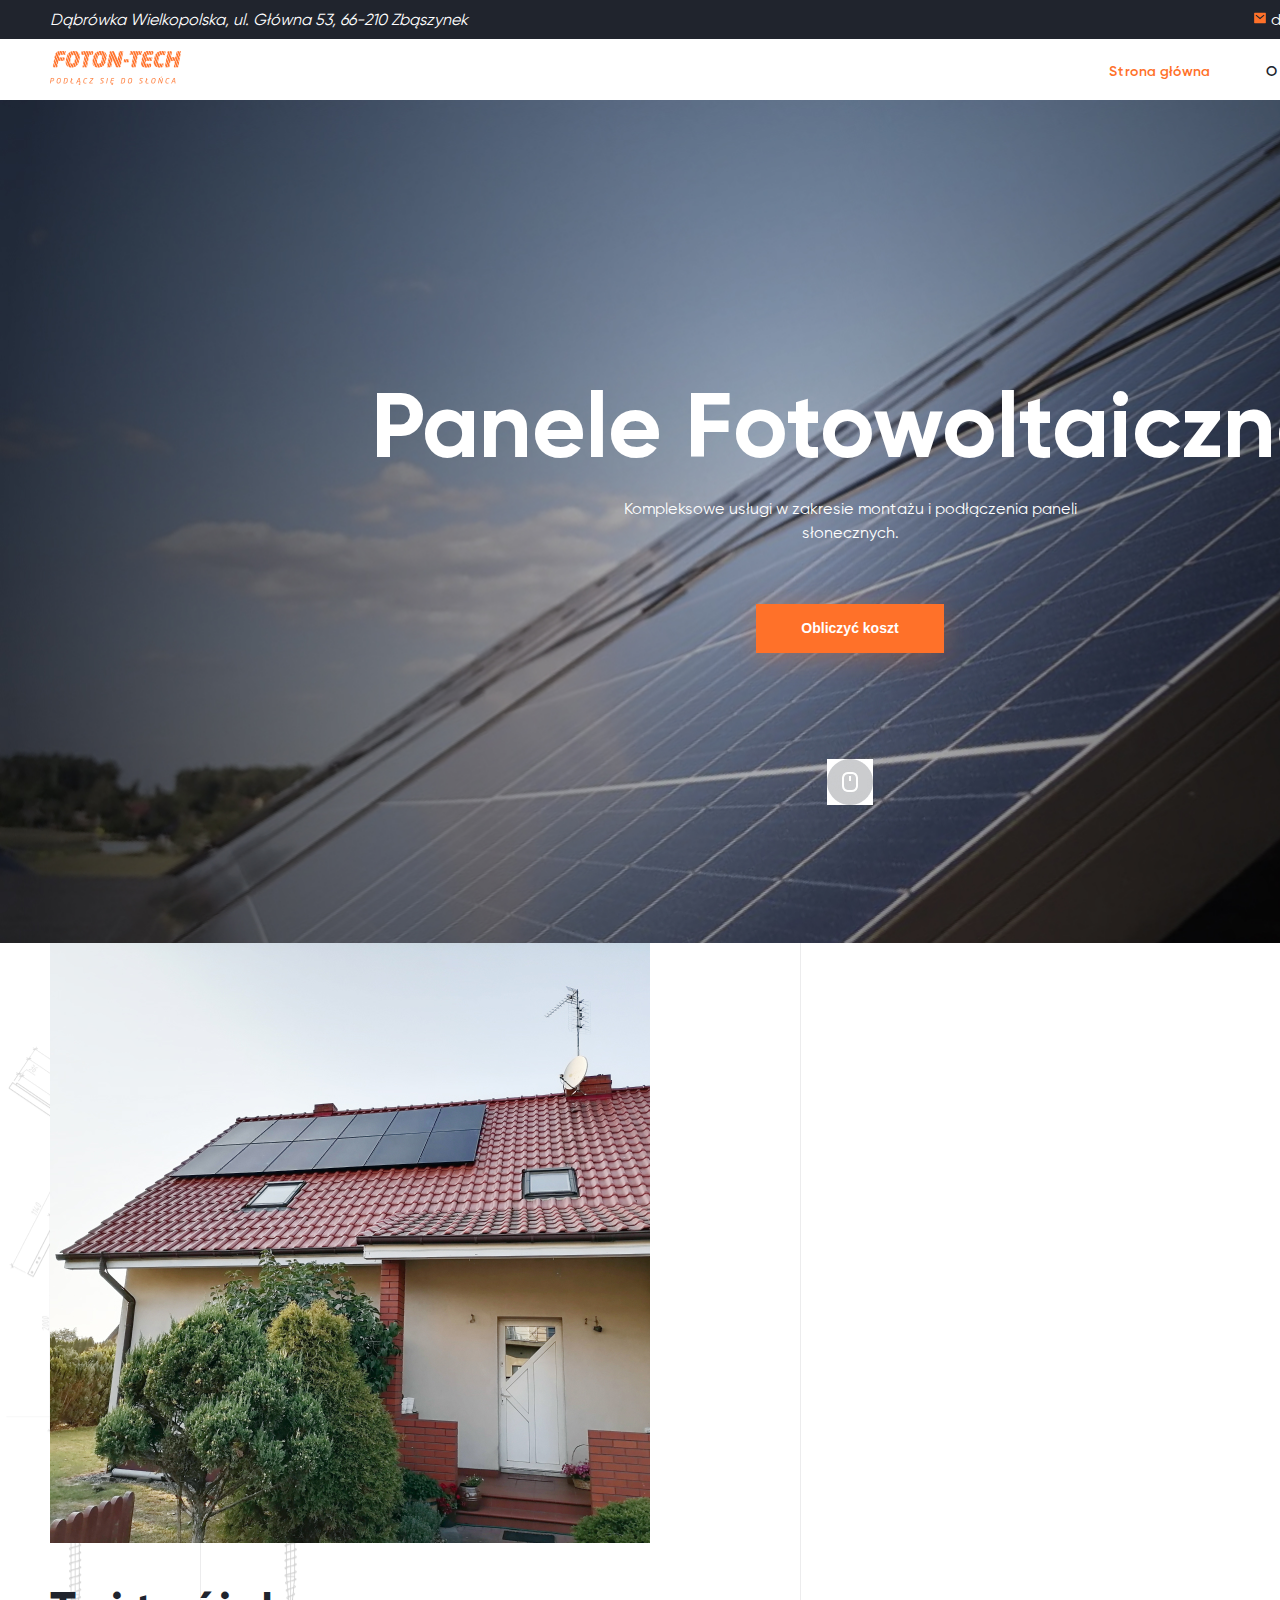
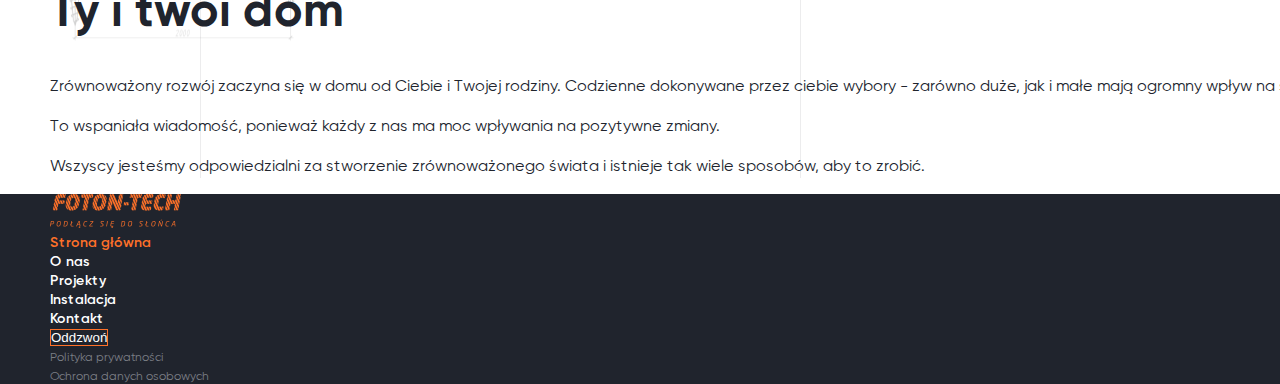
==== index.html @ 455c8133 "style" ====
<!DOCTYPE html>
<html lang="ru">
<head>
    <meta charset="UTF-8">
    <meta http-equiv="X-UA-Compatible" content="IE=edge">
    <meta name="viewport" content="width=device-width, initial-scale=1.0">
    <link rel="stylesheet" href="style/style.css">
    <title>Webnauts</title>
</head>
<body>
    <header class="header">
        <div class="wrapper_top">
            <div class="container">
                <address class="adress">
                    Dąbrówka Wielkopolska, ul. Główna 53, 66-210 Zbąszynek
                </address>
                <ul class="contacts">
                    <li>
                        <svg width="14" height="14" viewBox="0 0 14 14" fill="none" xmlns="http://www.w3.org/2000/svg">
                            <path d="M1.75002 1.75H12.25C12.4047 1.75 12.5531 1.81146 12.6625 1.92085C12.7719 2.03025 12.8334 2.17862 12.8334 2.33333V11.6667C12.8334 11.8214 12.7719 11.9697 12.6625 12.0791C12.5531 12.1885 12.4047 12.25 12.25 12.25H1.75002C1.59531 12.25 1.44694 12.1885 1.33754 12.0791C1.22815 11.9697 1.16669 11.8214 1.16669 11.6667V2.33333C1.16669 2.17862 1.22815 2.03025 1.33754 1.92085C1.44694 1.81146 1.59531 1.75 1.75002 1.75ZM7.03502 6.81508L3.29469 3.63883L2.53927 4.52783L7.0426 8.35158L11.4649 4.52492L10.7019 3.64233L7.0356 6.81508H7.03502Z" fill="#FF7129"/>
                        </svg>
                        <a href="mailto:dorotapawezka@gmail.com">
                            dorotapawezka@gmail.com
                        </a>
                    </li>
                    <li>
                        <svg width="14" height="14" viewBox="0 0 14 14" fill="none" xmlns="http://www.w3.org/2000/svg">
                            <path d="M12.25 9.57833V11.641C12.2501 11.7887 12.1941 11.9309 12.0934 12.0389C11.9927 12.147 11.8548 12.2128 11.7075 12.2232C11.4526 12.2407 11.2443 12.25 11.0833 12.25C5.92842 12.25 1.75 8.07158 1.75 2.91667C1.75 2.75567 1.75875 2.54742 1.77683 2.2925C1.78717 2.14518 1.85301 2.00726 1.96105 1.90657C2.0691 1.80589 2.21131 1.74993 2.359 1.75H4.42167C4.49402 1.74993 4.56382 1.77675 4.61751 1.82526C4.67119 1.87377 4.70493 1.94051 4.71217 2.0125C4.72558 2.14667 4.73783 2.25342 4.7495 2.3345C4.86543 3.14354 5.103 3.9304 5.45417 4.66842C5.50958 4.78508 5.47342 4.9245 5.36842 4.99917L4.10958 5.89867C4.87926 7.6921 6.30849 9.12132 8.10192 9.891L9.00025 8.6345C9.03697 8.58317 9.09054 8.54635 9.15162 8.53046C9.21271 8.51458 9.27743 8.52064 9.3345 8.54758C10.0724 8.89809 10.8591 9.13507 11.6678 9.2505C11.7489 9.26217 11.8557 9.275 11.9887 9.28783C12.0606 9.2952 12.1271 9.329 12.1755 9.38267C12.2239 9.43634 12.2507 9.50607 12.2506 9.57833H12.25Z" fill="#FF7129"/>
                        </svg>
                        <a href="">
                            +48695716531
                        </a>
                    </li>
                </ul>
            </div>
        </div>
        <div class="wrapper_bottom">
            <div class="container">
                <a class="logo">
                    <img src="img/logo.png" width="131" height="34" alt="logo">
                </a>
                <nav class="navigation">
                    <ul class="main_menu">
                        <li>
                            <a href="" class="active">
                                Strona główna
                            </a>
                        </li>
                        <li>
                            <a href="">
                                O nas
                            </a>
                        </li>
                        <li>
                            <a href="">
                                Projekty
                            </a>
                        </li>
                        <li>
                            <a href="">
                                Instalacja
                            </a>
                        </li>
                        <li>
                            <a href="">
                                Kontakt
                            </a>
                        </li>
                    </ul>
                </nav>
            </div>
        
        </div>
    </header>
    <main>
        <section class="start_screen">
            <div class="container">
                <h1 class="main_title">
                    Panele Fotowoltaiczne 
                </h1>
                <p class="slogan">
                    Kompleksowe usługi w zakresie montażu i podłączenia paneli słonecznych.
                </p>
                <button class="btn">
                    Obliczyć koszt
                </button>
                <button class="btn-scroll">
                    <img src="img/scroll.jpg" width="46" height="46" alt="scroll-img">
                </button>
            </div>
            
        </section>
        <section class="info_main">
            <div class="container">
                <img src="img/main_info.jpg" width="600" height="600" alt="house">
                <div class="heading_page">
                    <h2 class="title">
                        Ty i twói dom
                    </h2>
                    <div class="text_page">
                        <p>
                            Zrównoważony rozwój zaczyna się w domu od Ciebie i Twojej rodziny.
                            Codzienne dokonywane przez ciebie wybory - zarówno duże, jak i małe
                            mają ogromny wpływ na środowisko.
                        </p>
                        <p>
                            To wspaniała wiadomość, ponieważ każdy z nas ma moc wpływania
                            na pozytywne zmiany.
                        </p>
                        <p>
                            Wszyscy jesteśmy odpowiedzialni za stworzenie zrównoważonego
                            świata i istnieje tak wiele sposobów, aby to zrobić.
                        </p>
                    </div>    
                </div>
            </div>
        </section>
    </main>
    <footer class="footer">
        <div class="container">
            <div class="wrapper_top">
                <a href="#">
                    <img src="img/logo.png" width="131" height="34" alt="footer-logo">
                </a>
                <nav class="navigation">
                    <ul class="main_menu">
                        <li>
                            <a href="" class="active">
                                Strona główna
                            </a>
                        </li>
                        <li>
                            <a href="">
                                O nas
                            </a>
                        </li>
                        <li>
                            <a href="">
                                Projekty
                            </a>
                        </li>
                        <li>
                            <a href="">
                                Instalacja
                            </a>
                        </li>
                        <li>
                            <a href="">
                                Kontakt
                            </a>
                        </li>
                    </ul>
                </nav>
                <button class="btn-dark">
                    Oddzwoń
                </button>
            </div>
            <div class="wrapper_bottom">
                <ul class="link">
                    <li><a href="#"> Polityka prywatności</a></li>
                    <li><a href="#">Ochrona danych osobowych</a></li>
                </ul>
            </div>
        </div>
        
    </footer>
</body>
</html>
---- style/style.css ----
@font-face {
    font-family: Gilroy;
    src: url(../fonts/gilroy-bold.ttf);
    font-weight: 700;
}
@font-face {
    font-family: Gilroy;
    src: url(../fonts/gilroy-semibold.ttf);
    font-weight: 600;
}
@font-face {
    font-family: Gilroy;
    src: url(../fonts/gilroy-regular.ttf);
    font-weight: 400;
}
body {
    font-family: Gilroy;
    margin: 0;  /*обнуляем все отступы*/
}

button {
    /*margin: 0;*/
    border: 0;
    padding: 0; /*у кнопок убираем рамки и отступы*/
}
ul {
    margin: 0;
    padding: 0;
    list-style: none; /*у списков убираем отступы внутр., внеш. и маркеры*/
}
a {
    text-decoration: none;
}
.container {        /*контейнер-центровшик*/
    width: 1600px;
    padding-left: 50px;
    padding-right: 50px;
    margin-left: auto;
    margin-right: auto;     
}
.header .wrapper_top {
    background-color:#20242D;
    padding-top: 10px;
    padding-bottom: 10px;
}
.header .wrapper_top .container {
    display: flex;
    justify-content: space-between;
    align-items: center;
}
.wrapper_top .adress {
    color: #FFFFFF
}
.wrapper_top .contacts a{
    color: #FFFFFF
}
.wrapper_top .contacts {
    display: flex;
    justify-content: space-between;
}
.wrapper_top .contacts li {
    margin-right: 56px;
}
.wrapper_top .contacts li:last-child {
    margin-right: 0;
}
.header .wrapper_bottom {
    background-color:#FFFFFF;
    padding-top: 12px;
    padding-bottom: 11px;
}
.header .wrapper_bottom .container{
    display: flex;
    justify-content: space-between;
    align-items: center;
}
.header .navigation a{
    font-size: 14px;
    font-style: normal;
    font-weight: 600;
    line-height: 17px;
    letter-spacing: 0em;
    text-align: left;
    color: #20242D;
}
.header .navigation ul {
    display: flex;
    align-items: center;
}
.header .navigation li {
    margin-right: 56px;
}
.header .navigation li:last-child {
    margin-right: 0px;
}
.header .navigation .active {
    color: #FF7129;
}
.start_screen {
    background: url(../img/bg_main.jpg);
    padding-top: 270px;
    padding-bottom: 138px;
    background-size: cover;
    background-repeat: no-repeat;
        
}
.start_screen .main_title{
    font-size: 92px;
    font-style: normal;
    font-weight: 700;
    line-height: 111px;
    letter-spacing: 0em;
    text-align: center;
    color: #FFFFFF;
    margin-top: 0;
    margin-bottom: 16px;
}
.start_screen .slogan {
    font-size: 16px;
    font-style: normal;
    font-weight: 400;
    line-height: 24px;
    letter-spacing: 0em;
    text-align: center;
    color: #FFFFFF;
    max-width: 508px;
    margin-left: auto;
    margin-right: auto;
    margin-bottom: 59px;
   
}
.start_screen .btn {
    background: #FF7129;
    box-shadow: 0px 4px 28px rgba(255, 113, 41, 0.29);
    font-size: 14px;
    font-style: normal;
    font-weight: 700;
    line-height: 17px;
    text-align: center;
    color: #FFFFFF;
    display: block;
    width: 188px;
    padding: 16px 45px;
    margin-left: auto;
    margin-right: auto;
    margin-bottom: 106px;
}
.start_screen .btn-scroll {
    display: block;
    background: rgba(123, 126, 133, 0.4);
    width: 46px;
    height: 46px;
    border-radius: 50%;
    margin-left: auto;
    margin-right: auto;
    
}
.info_main {
    background: url(../img/main_info_bg.png);
}
.heading_page .title {
    font-size: 48px;
    font-style: normal;
    font-weight: 700;
    line-height: 47px;
    letter-spacing: 0em;
    text-align: left;
    color: #20242D;
}
.heading_page .title_white {
    color: #FFFFFF;
}
.heading_page .text_page {
    font-size: 16px;
    font-style: normal;
    font-weight: 400;
    line-height: 24px;
    letter-spacing: 0em;
    text-align: left;
    color: #20242D;
}
.footer {
    background-color: #20242D;
}
.footer .main_menu a{
    font-size: 14px;
    font-style: normal;
    font-weight: 600;
    line-height: 17px;
    letter-spacing: 0em;
    text-align: left;
    color: #FFFFFF;
}
.footer .btn-dark {
    background: #20242D;
    color: #FFFFFF;
    border: 1px solid #FF7129;
    }
.footer .wrapper_bottom a{
    color: #7B7E85;
    font-size: 12px;
    font-style: normal;
    font-weight: 400;
    line-height: 14px;
    letter-spacing: 0em;
    text-align: center;
}
.footer .navigation .active {
    color: #FF7129;
}
.o_nas_page .heading_page {
    background: url(../img/o_nas_image.jpg);
}
.o_nas_page .text_page {
    background: url(../img/o_nas_txt_block.jpg);
}
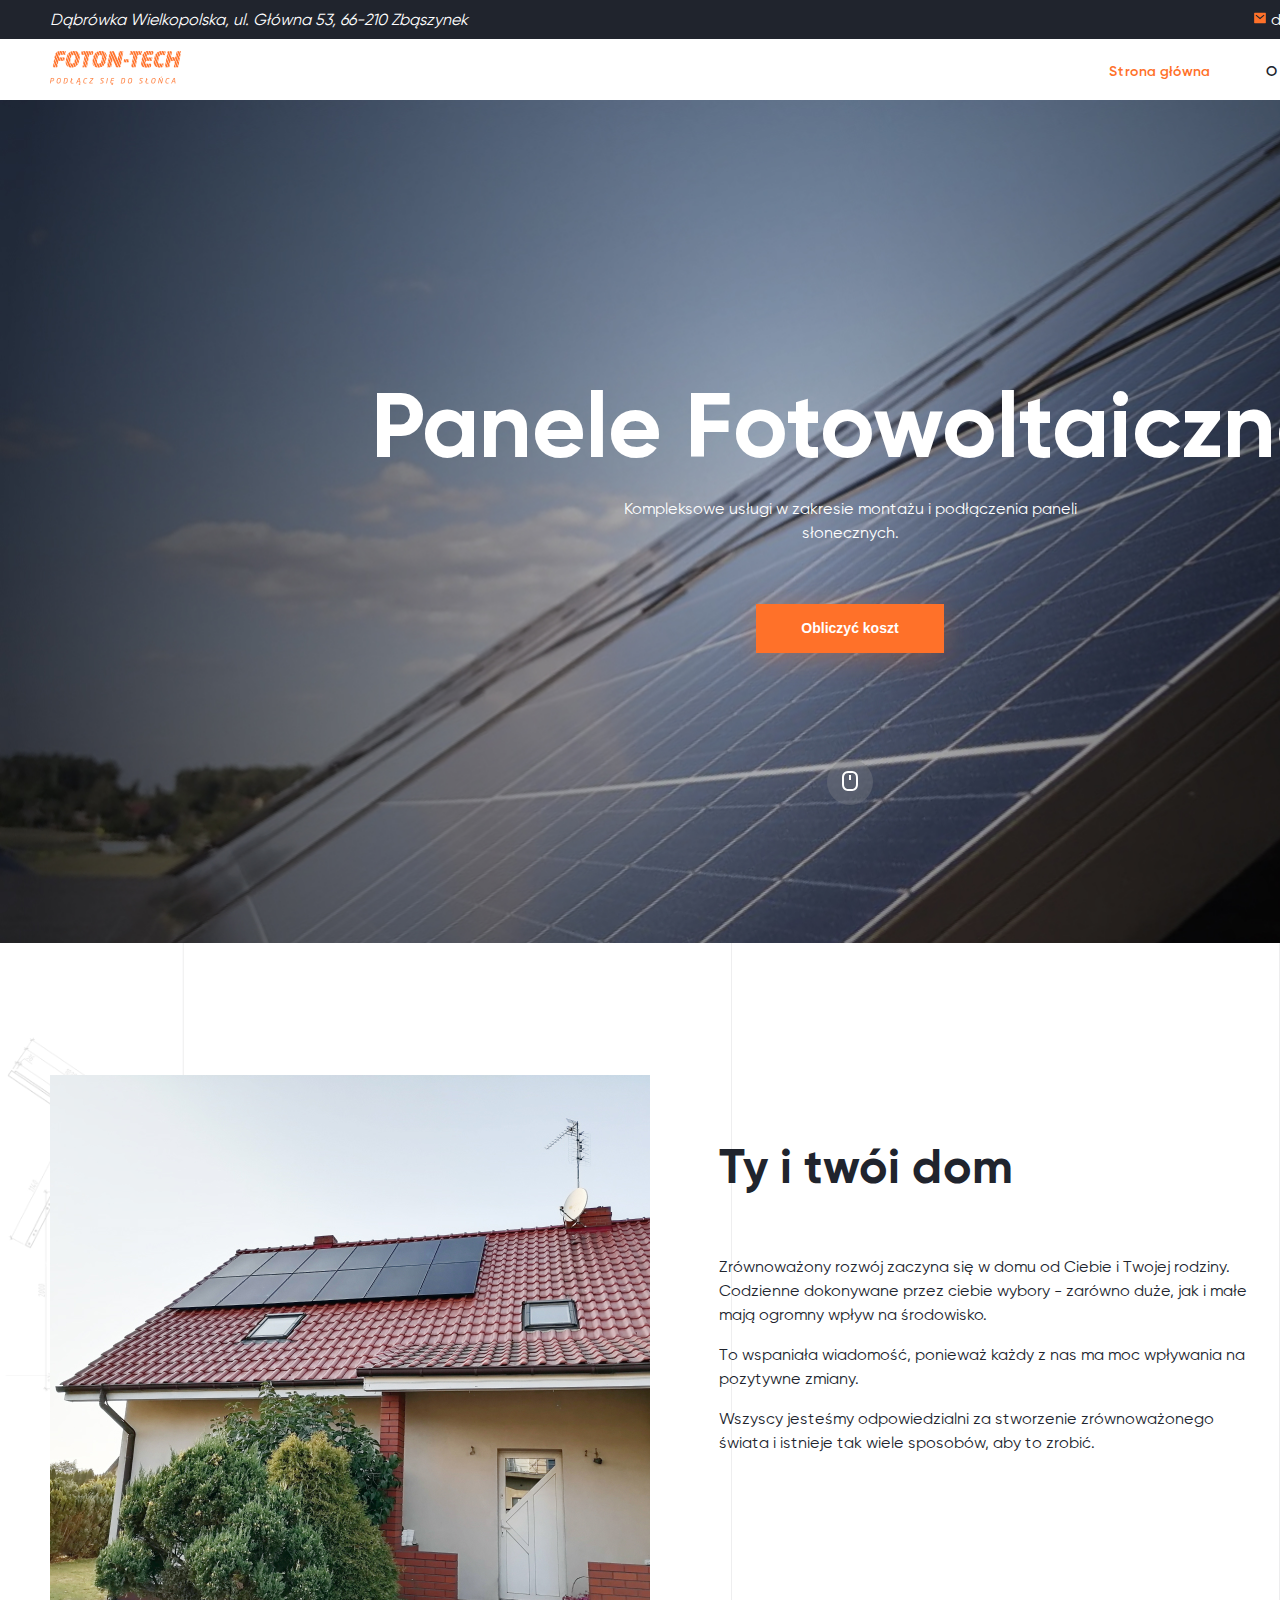
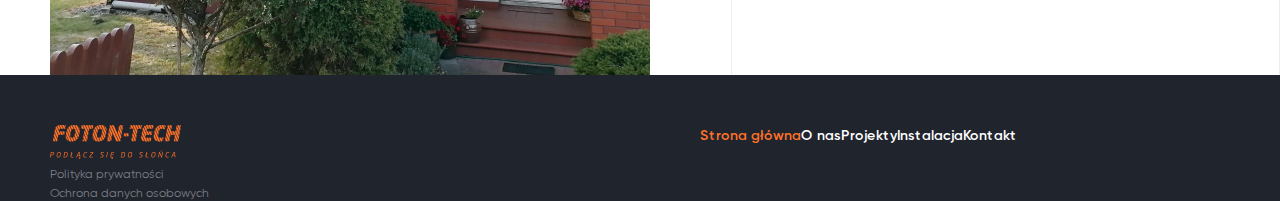
==== commit fe44c740: "style" ====
--- a/index.html
+++ b/index.html
@@ -85,7 +85,7 @@
                     Obliczyć koszt
                 </button>
                 <button class="btn-scroll">
-                    <img src="img/scroll.jpg" width="46" height="46" alt="scroll-img">
+                    <img src="img/scroll.svg" width="24" height="24" alt="scroll-img">
                 </button>
             </div>
             
--- a/style/style.css
+++ b/style/style.css
@@ -157,6 +157,19 @@
 }
 .info_main {
     background: url(../img/main_info_bg.png);
+    background-size: cover;
+    background-repeat: no-repeat;
+}
+.info_main .container {
+    display: flex;
+
+}
+.info_main .heading_page {
+    padding-left: 69px;
+}
+.info_main {
+    padding-top: 132px;
+    
 }
 .heading_page .title {
     font-size: 48px;
@@ -166,6 +179,9 @@
     letter-spacing: 0em;
     text-align: left;
     color: #20242D;
+    padding-top: 69px;
+    margin-top: 0;
+    margin-bottom: 64px;
 }
 .heading_page .title_white {
     color: #FFFFFF;
@@ -178,9 +194,25 @@
     letter-spacing: 0em;
     text-align: left;
     color: #20242D;
+    max-width: 535px;
+    
+}
+.heading_page .text_page p{
+    margin-top: 0;
+    margin-bottom: 16px;
 }
 .footer {
     background-color: #20242D;
+}
+.footer .wrapper_top {
+    display: flex;
+    justify-content: space-between;
+    padding-top: 50px;
+    
+}
+.footer .main_menu {
+    display: flex;
+    margin-right: 56px;
 }
 .footer .main_menu a{
     font-size: 14px;
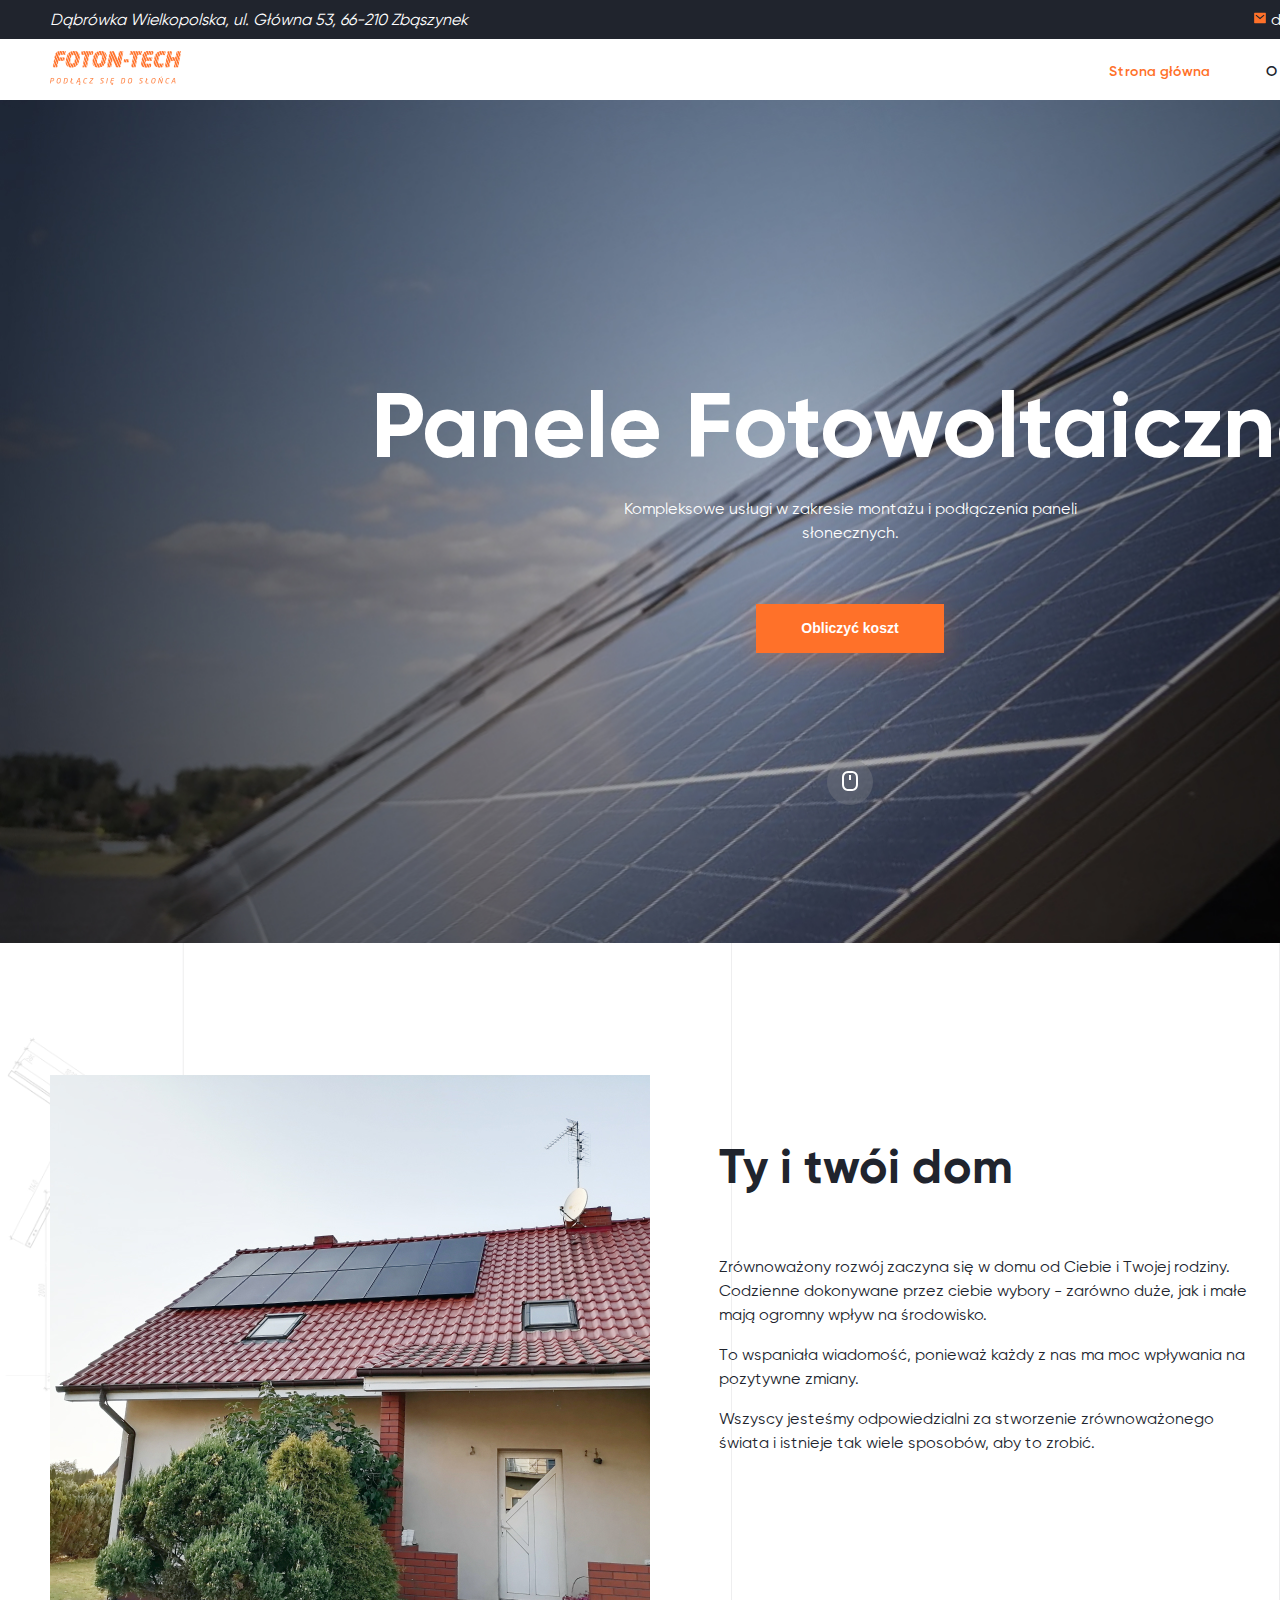
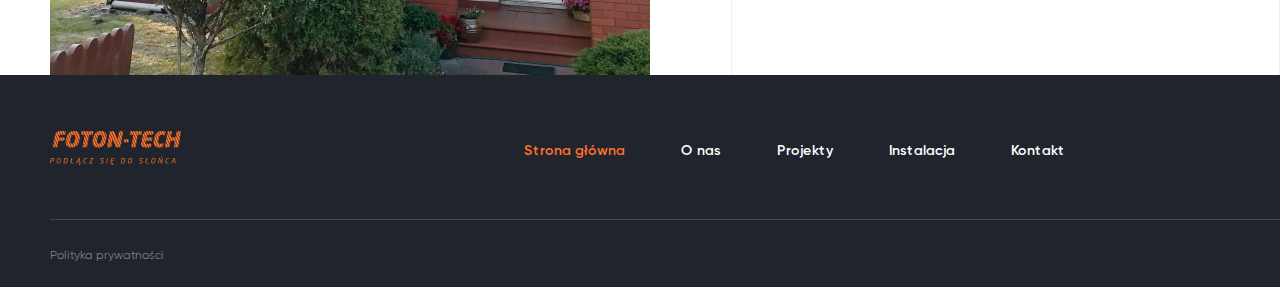
==== commit c8c56097: "css" ====
--- a/index.html
+++ b/index.html
@@ -155,6 +155,7 @@
                     Oddzwoń
                 </button>
             </div>
+            <hr>
             <div class="wrapper_bottom">
                 <ul class="link">
                     <li><a href="#"> Polityka prywatności</a></li>
--- a/style/style.css
+++ b/style/style.css
@@ -207,11 +207,35 @@
 .footer .wrapper_top {
     display: flex;
     justify-content: space-between;
+    align-items: center;
     padding-top: 50px;
-    
-}
-.footer .main_menu {
-    display: flex;
+    padding-bottom: 45px;
+    
+}
+.footer button {
+    width: 187px;
+    height: 49px;
+}
+.footer .wrapper_bottom ul{
+    display: flex;
+    justify-content: space-between;
+    
+}
+.footer .wrapper_bottom li {
+    padding-top: 24px;
+    padding-bottom: 24px;
+}
+.footer hr {
+    margin: 0;
+    border-bottom: 0;
+    background-color: #7B7E85;
+    opacity: 0.3;
+}
+.footer .navigation ul{
+    display: flex;
+    align-items: center;
+}
+.footer .navigation li {
     margin-right: 56px;
 }
 .footer .main_menu a{
@@ -240,9 +264,50 @@
 .footer .navigation .active {
     color: #FF7129;
 }
+
 .o_nas_page .heading_page {
     background: url(../img/o_nas_image.jpg);
+    padding-top: 200px;
+    padding-bottom: 103px;
+    padding-left: 217px;
+    background-size: cover;
+    background-repeat: no-repeat;
+}
+.o_nas_page .title_white {
+    padding: 0;
+    margin: 0;
 }
 .o_nas_page .text_page {
     background: url(../img/o_nas_txt_block.jpg);
-}
+    background-size: cover;
+    background-repeat: no-repeat;
+}
+.o_nas_page .text_page .container{
+    
+    display: flex;
+    padding-left: 217px;
+    padding-top: 80px;
+    padding-bottom: 184px;
+    
+}
+.text_page .right_block {
+    margin-left: 66px;
+    max-width: 534px;
+}
+.text_page .left_block {
+    max-width: 534px;
+}
+
+.projecty_page .title {
+    margin-top: 123px;
+    margin-bottom: 37px;
+    margin-left: 201px;
+    padding: 0;
+}
+.slider ul {
+    display: flex;
+    justify-content: space-between;
+}
+.slider li {
+    margin-right: 160px;
+}
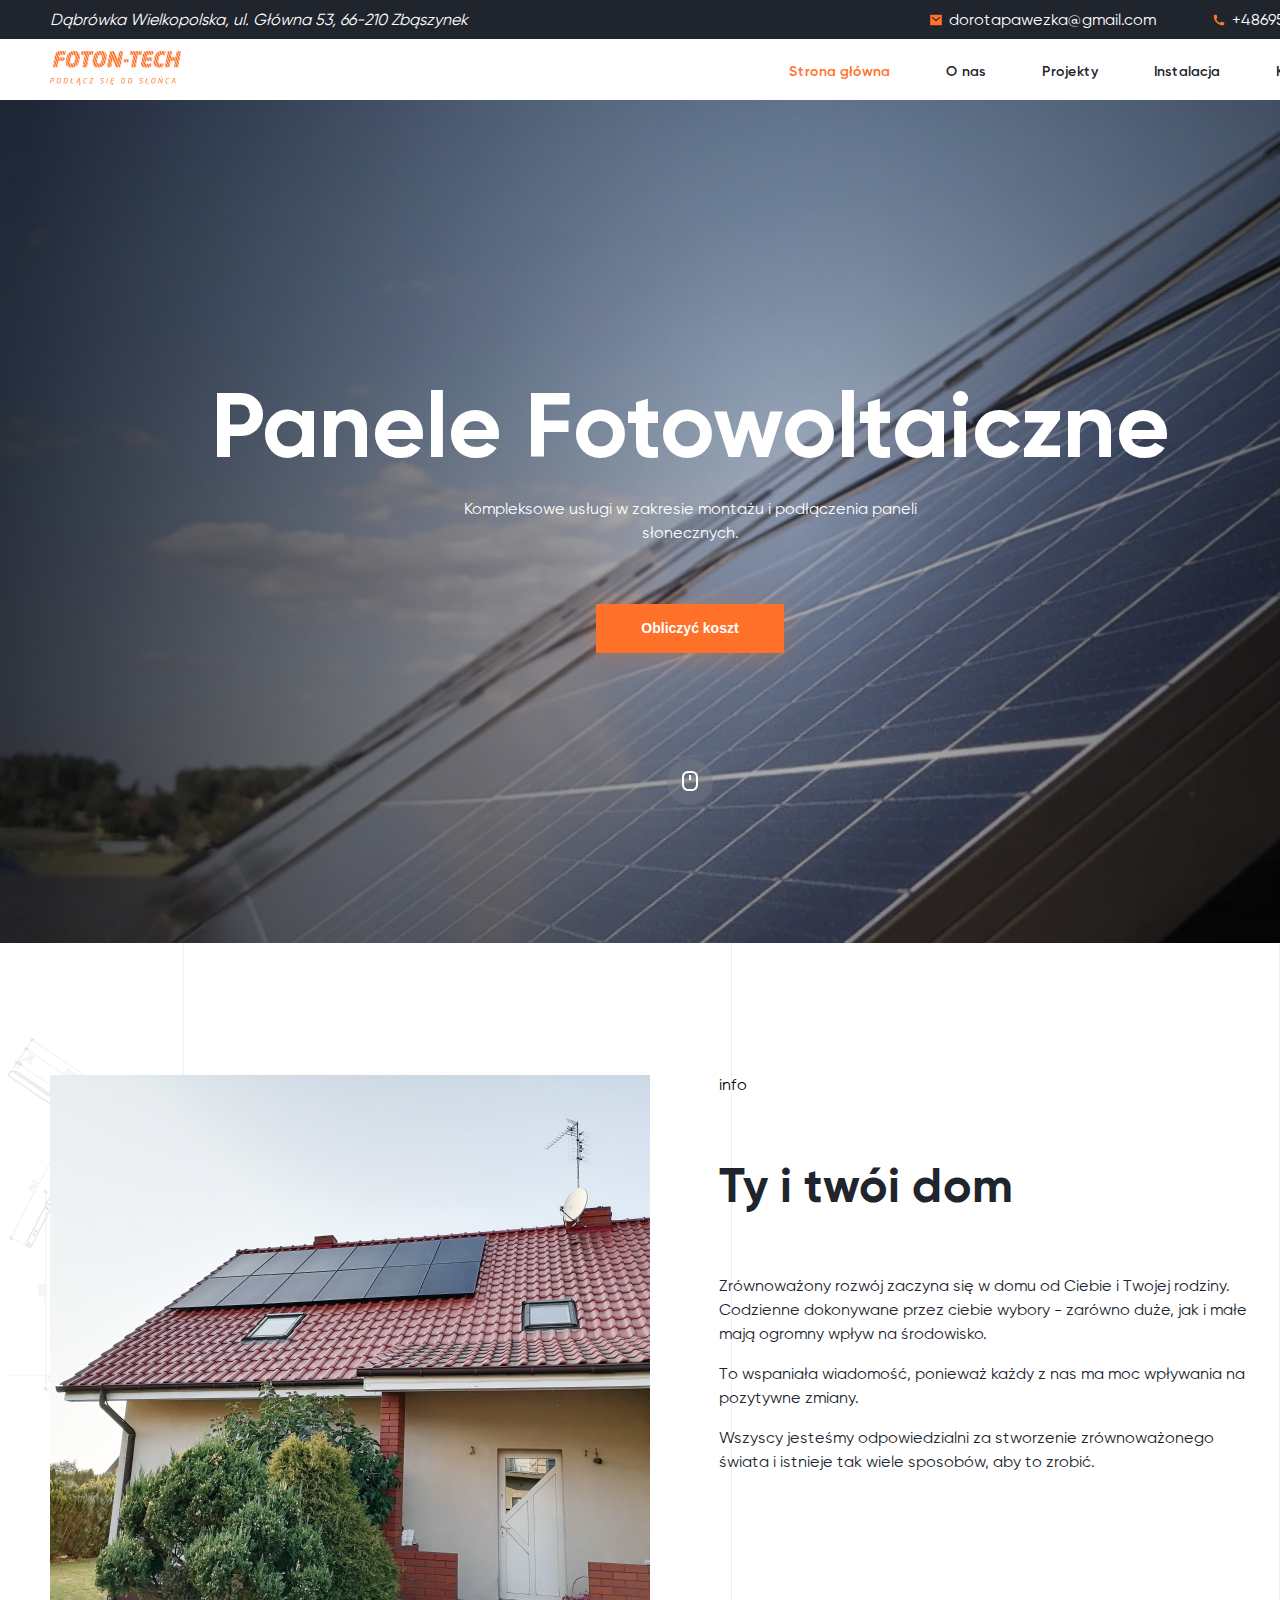
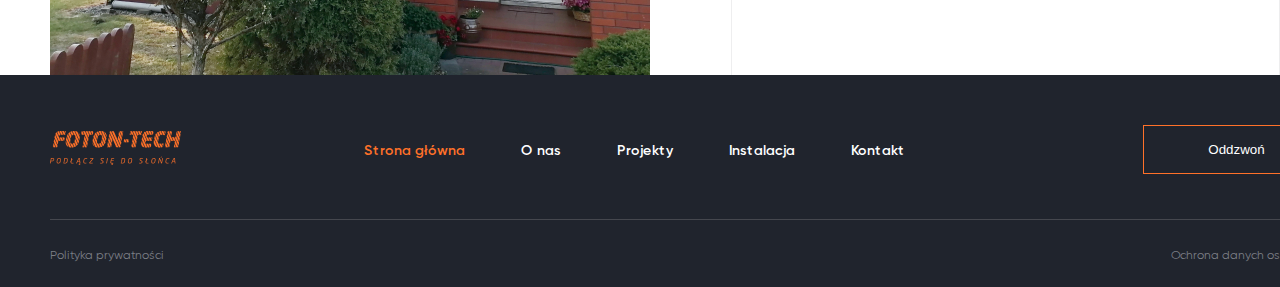
==== commit 7c740ec2: "css" ====
--- a/index.html
+++ b/index.html
@@ -94,6 +94,9 @@
             <div class="container">
                 <img src="img/main_info.jpg" width="600" height="600" alt="house">
                 <div class="heading_page">
+                    <span class="decor_text_3">
+                        info
+                    </span>
                     <h2 class="title">
                         Ty i twói dom
                     </h2>
--- a/style/style.css
+++ b/style/style.css
@@ -32,7 +32,8 @@
     text-decoration: none;
 }
 .container {        /*контейнер-центровшик*/
-    width: 1600px;
+    max-width: 1600px;
+    width: 100%;
     padding-left: 50px;
     padding-right: 50px;
     margin-left: auto;
@@ -59,7 +60,14 @@
     justify-content: space-between;
 }
 .wrapper_top .contacts li {
+    position: relative;
     margin-right: 56px;
+    padding-left: 20px;
+}
+.header .contacts svg {
+    position: absolute;
+    top: 3px;
+    left: 0px;
 }
 .wrapper_top .contacts li:last-child {
     margin-right: 0;
@@ -95,6 +103,17 @@
 }
 .header .navigation .active {
     color: #FF7129;
+    position: relative;
+}
+.header .navigation .active ::before{
+    position: absolute;
+    content: "";
+    display: block;
+    width: 10px;
+    height: 1px;
+    background-color: #FF7129;
+    top: 9px;
+    left: 10px;
 }
 .start_screen {
     background: url(../img/bg_main.jpg);
@@ -311,3 +330,7 @@
 .slider li {
     margin-right: 160px;
 }
+.slider .num {
+    text-align: center;
+    margin-bottom: 100px;
+}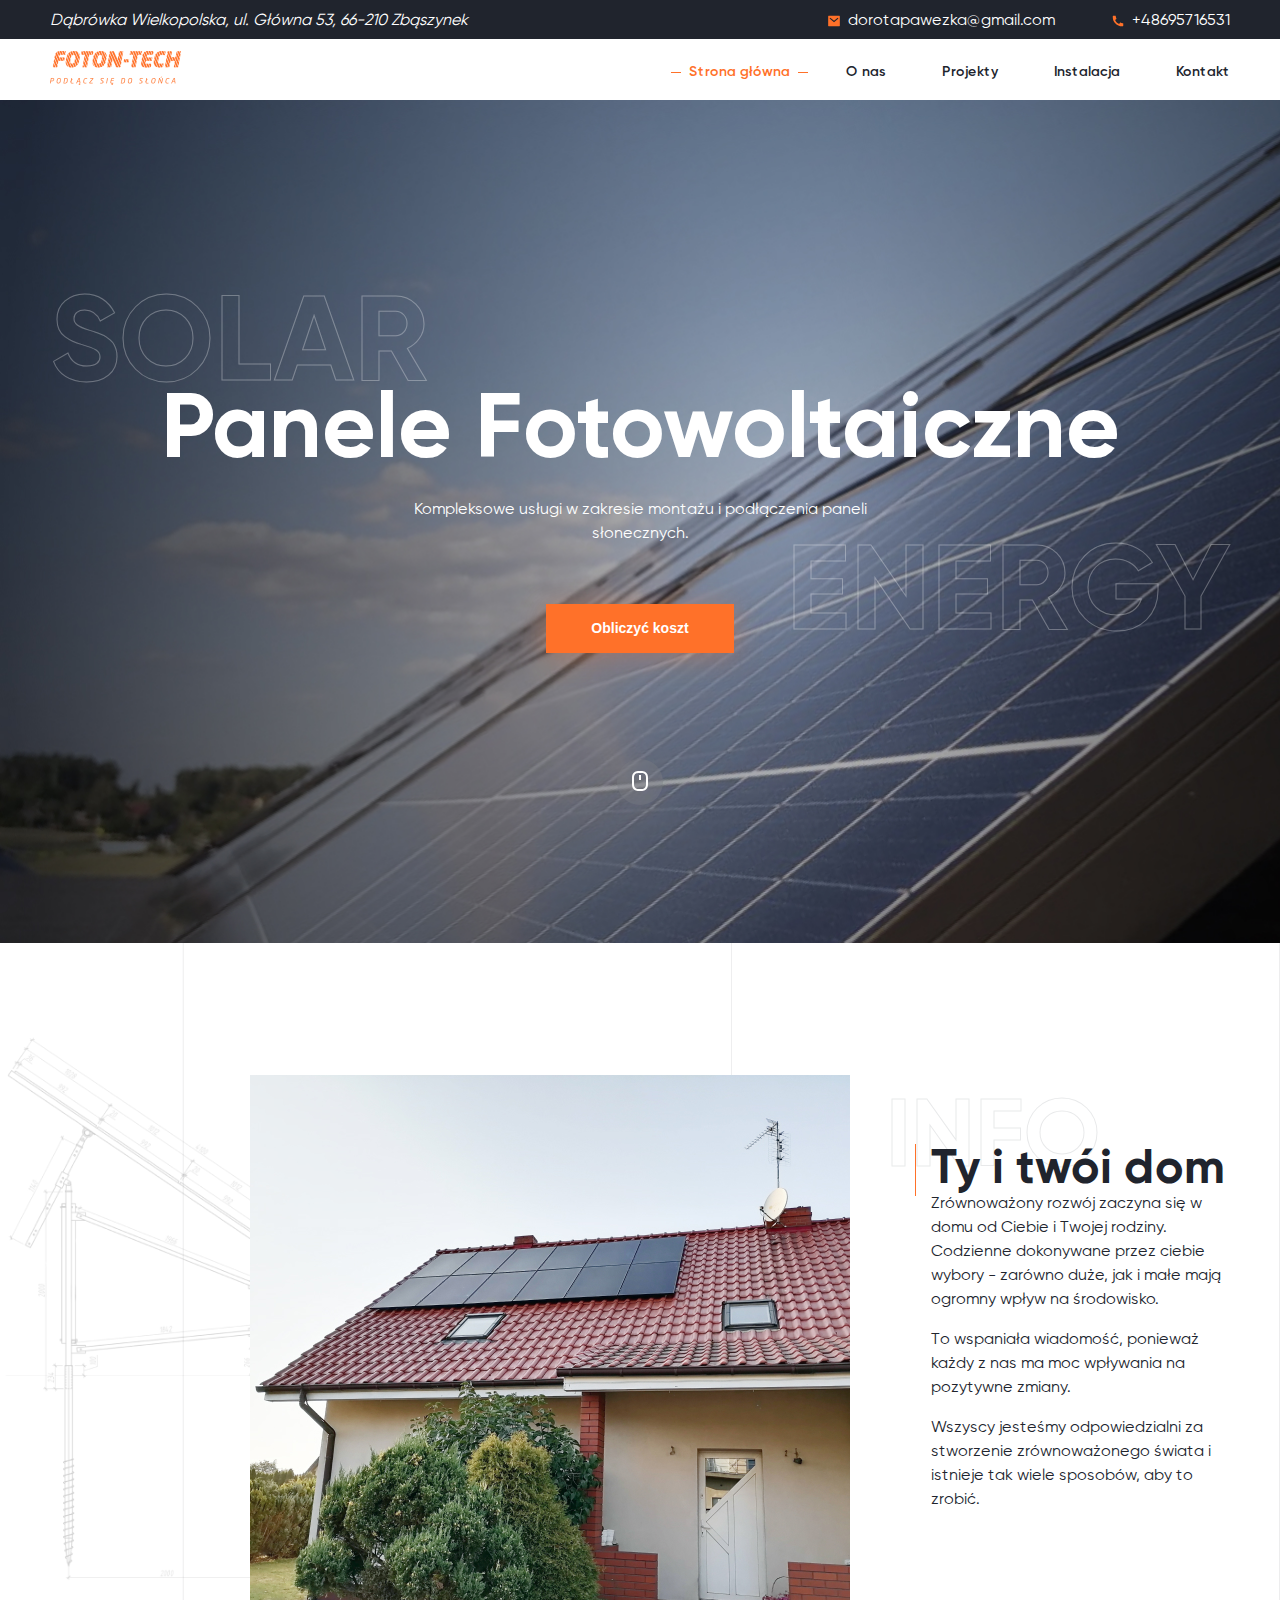
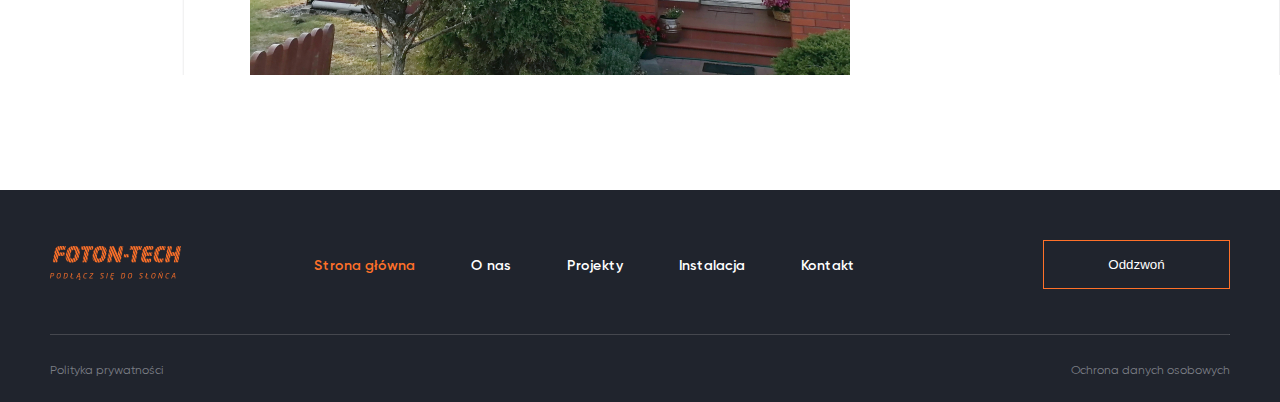
==== commit e9ccb300: "position dec.element" ====
--- a/index.html
+++ b/index.html
@@ -75,13 +75,19 @@
     <main>
         <section class="start_screen">
             <div class="container">
+                <span class="decor_word1">
+                    Solar
+                </span>
+                <span class="decor_word2">
+                    Energy
+                </span>
                 <h1 class="main_title">
                     Panele Fotowoltaiczne 
                 </h1>
                 <p class="slogan">
                     Kompleksowe usługi w zakresie montażu i podłączenia paneli słonecznych.
                 </p>
-                <button class="btn">
+                <button class="btn_pop_up">
                     Obliczyć koszt
                 </button>
                 <button class="btn-scroll">
@@ -94,7 +100,7 @@
             <div class="container">
                 <img src="img/main_info.jpg" width="600" height="600" alt="house">
                 <div class="heading_page">
-                    <span class="decor_text_3">
+                    <span class="decor_word3">
                         info
                     </span>
                     <h2 class="title">
@@ -168,5 +174,6 @@
         </div>
         
     </footer>
-</body>
+    <script src="./scripts/script.js"></script>
+    </body>
 </html>--- a/style/style.css
+++ b/style/style.css
@@ -31,9 +31,12 @@
 a {
     text-decoration: none;
 }
+h2 {
+    margin: 0;
+    padding: 0;
+}
 .container {        /*контейнер-центровшик*/
     max-width: 1600px;
-    width: 100%;
     padding-left: 50px;
     padding-right: 50px;
     margin-left: auto;
@@ -62,11 +65,11 @@
 .wrapper_top .contacts li {
     position: relative;
     margin-right: 56px;
-    padding-left: 20px;
+    padding-left: 21px;
 }
 .header .contacts svg {
     position: absolute;
-    top: 3px;
+    top: 4px;
     left: 0px;
 }
 .wrapper_top .contacts li:last-child {
@@ -105,7 +108,7 @@
     color: #FF7129;
     position: relative;
 }
-.header .navigation .active ::before{
+.header .navigation .active::before{
     position: absolute;
     content: "";
     display: block;
@@ -113,17 +116,60 @@
     height: 1px;
     background-color: #FF7129;
     top: 9px;
-    left: 10px;
+    left: -18px;
+}
+.header .navigation .active::after{
+    position: absolute;
+    content: "";
+    display: block;
+    width: 10px;
+    height: 1px;
+    background-color: #FF7129;
+    top: 9px;
+    right: -18px;
 }
 .start_screen {
     background: url(../img/bg_main.jpg);
-    padding-top: 270px;
-    padding-bottom: 138px;
+ 
     background-size: cover;
     background-repeat: no-repeat;
         
 }
-.start_screen .main_title{
+.start_screen .container {
+    position: relative;
+    padding-top: 270px;
+    padding-bottom: 138px;
+}
+.start_screen .decor_word1 {
+    position: absolute;
+    -webkit-text-stroke: 1px rgba(255, 255, 255, 0.3);
+    font-size: 120px;
+    font-style: normal;
+    font-weight: 700;
+    line-height: 145px;
+    letter-spacing: 0em;
+    text-align: left;
+    color: transparent;
+    text-transform: uppercase;
+    top: 167px;
+    left: 50px;
+}
+.start_screen .decor_word2 {
+    position: absolute;
+    -webkit-text-stroke: 1px rgba(255, 255, 255, 0.3);
+    font-size: 120px;
+    font-style: normal;
+    font-weight: 700;
+    line-height: 145px;
+    letter-spacing: 0em;
+    text-align: left;
+    text-transform: uppercase;
+    color: transparent;
+    right: 50px;
+    bottom: 282px;
+}
+
+.start_screen .main_title {
     font-size: 92px;
     font-style: normal;
     font-weight: 700;
@@ -133,6 +179,7 @@
     color: #FFFFFF;
     margin-top: 0;
     margin-bottom: 16px;
+    
 }
 .start_screen .slogan {
     font-size: 16px;
@@ -148,7 +195,7 @@
     margin-bottom: 59px;
    
 }
-.start_screen .btn {
+.start_screen .btn_pop_up {
     background: #FF7129;
     box-shadow: 0px 4px 28px rgba(255, 113, 41, 0.29);
     font-size: 14px;
@@ -178,19 +225,74 @@
     background: url(../img/main_info_bg.png);
     background-size: cover;
     background-repeat: no-repeat;
+    padding-top: 132px;
 }
 .info_main .container {
     display: flex;
+    margin-left: 200px;
+    margin-bottom: 115px;
 
 }
 .info_main .heading_page {
-    padding-left: 69px;
-}
-.info_main {
-    padding-top: 132px;
-    
+    position: relative;
+    padding-top: 69px;
+    margin-bottom: 64px;
+    padding-left: 81px;
+}
+.o_nas_page .heading_page {
+    position: relative;
+    
+}
+.projecty_page .heading_page {
+    position: relative;
+}
+.heading_page .decor_word3 {
+    position: absolute;
+    -webkit-text-stroke: 1px rgba(32, 36, 45, 0.1);
+    font-size: 96px;
+    font-style: normal;
+    font-weight: 700;
+    line-height: 116px;
+    letter-spacing: 0em;
+    text-align: left;
+    text-transform: uppercase;
+    color: transparent;
+    top: 0px;
+    left: 36px;
+
+}
+.heading_page .decor_word4 {
+    position: absolute;
+    -webkit-text-stroke: 1px rgba(255, 255, 255, 0.3);
+    font-size: 96px;
+    font-style: normal;
+    font-weight: 700;
+    line-height: 116px;
+    letter-spacing: 0em;
+    text-align: left;
+    text-transform: uppercase;
+    color: transparent;
+    top: 131px;
+    left: 173px;
+}
+
+.heading_page .decor_word5 {
+    position: absolute;
+    -webkit-text-stroke: 1px rgba(32, 36, 45, 0.1);
+    font-size: 96px;
+    font-style: normal;
+    font-weight: 700;
+    line-height: 116px;
+    letter-spacing: 0em;
+    text-align: left;
+    text-transform: uppercase;
+    color: transparent;
+    top: 56px;
+    left: 174px;
+
 }
 .heading_page .title {
+    position: relative;
     font-size: 48px;
     font-style: normal;
     font-weight: 700;
@@ -198,13 +300,25 @@
     letter-spacing: 0em;
     text-align: left;
     color: #20242D;
-    padding-top: 69px;
-    margin-top: 0;
-    margin-bottom: 64px;
-}
+    
+    
+}
+
 .heading_page .title_white {
     color: #FFFFFF;
 }
+.heading_page .title::before {
+    position: absolute;
+    content: "";
+    display: block;
+    width: 1px;
+    height: 52px;
+    background-color: #FF7129;
+    left: -16px;
+    top: 0px;
+
+}
+
 .heading_page .text_page {
     font-size: 16px;
     font-style: normal;
@@ -317,11 +431,11 @@
     max-width: 534px;
 }
 
-.projecty_page .title {
-    margin-top: 123px;
+.projecty_page .heading_page {
+    padding-top: 123px;
     margin-bottom: 37px;
-    margin-left: 201px;
-    padding: 0;
+    padding-left: 218px;
+    
 }
 .slider ul {
     display: flex;
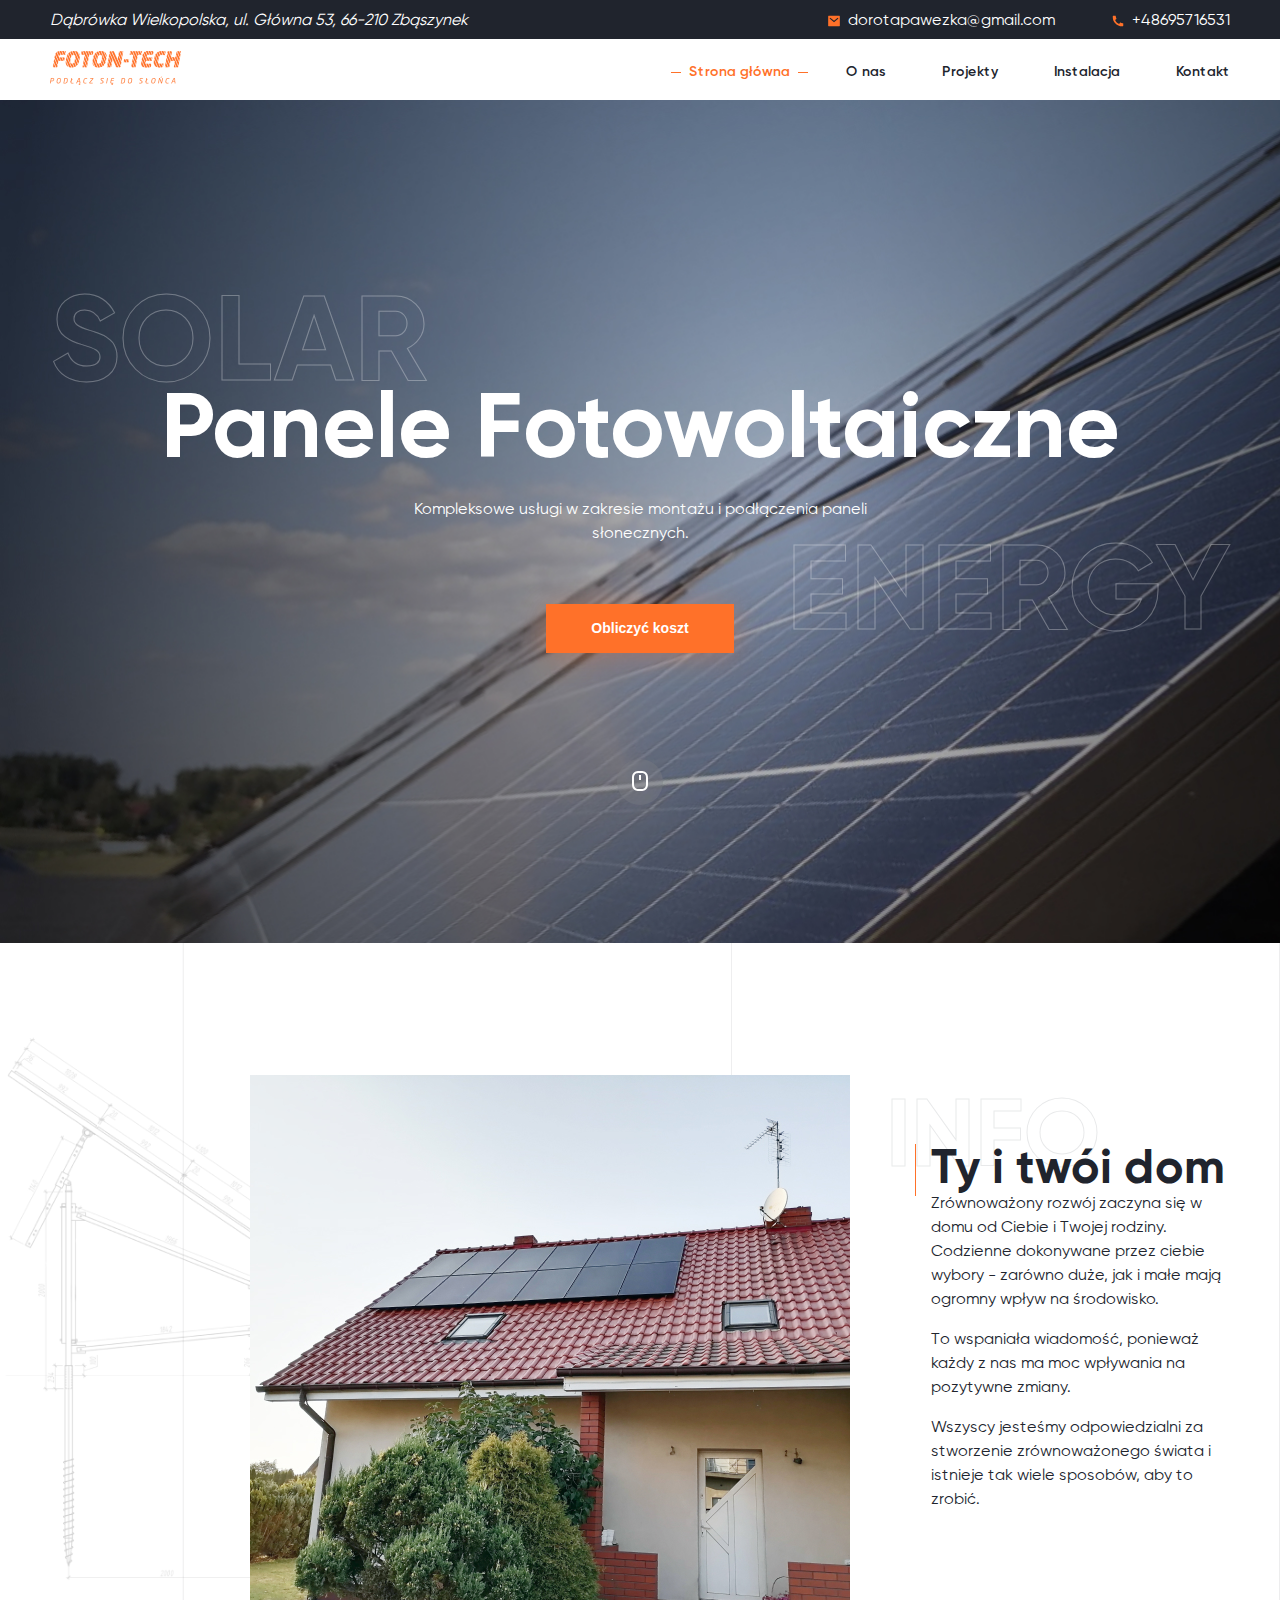
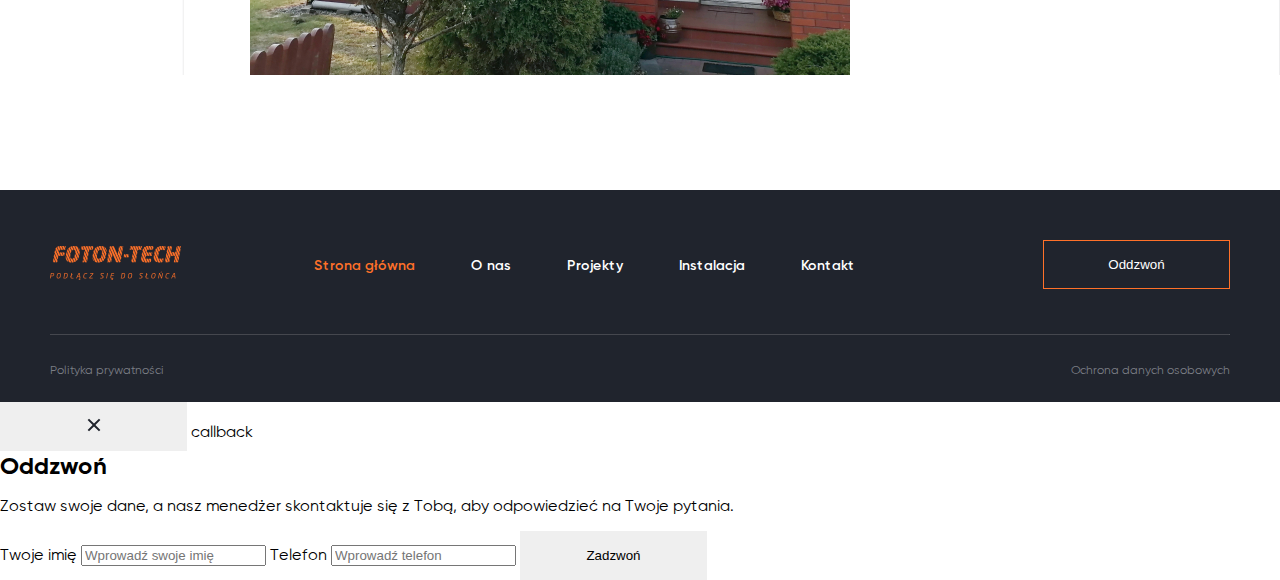
==== commit c8ad6dd5: "popup" ====
--- a/index.html
+++ b/index.html
@@ -172,7 +172,27 @@
                 </ul>
             </div>
         </div>
-        
+        <div class="pop_up">
+            <button class="pop_up_close">
+                <svg width="24" height="24" viewBox="0 0 24 24" fill="none" xmlns="http://www.w3.org/2000/svg">
+                    <path d="M12 10.586L16.95 5.63599L18.364 7.04999L13.414 12L18.364 16.95L16.95 18.364L12 13.414L7.04999 18.364L5.63599 16.95L10.586 12L5.63599 7.04999L7.04999 5.63599L12 10.586Z" fill="#20242D"/>
+                    </svg>    
+            </button>
+            <span class="decor_word6">callback</span>
+            <h2 class=heading_pop_up>Oddzwoń</h2>
+            <p class="text_pop_up">Zostaw swoje dane, a nasz menedżer skontaktuje się z Tobą, aby odpowiedzieć na Twoje pytania.</p>
+            <form method="GET" action="#">
+                <label>
+                    Twoje imię
+                    <input type="text" name="user" placeholder="Wprowadź swoje imię">
+                </label>
+                <label>
+                    Telefon
+                    <input type="tel" name="telephone" placeholder="Wprowadź telefon">
+                </label>
+                <button type="submit" class="btn pop_up_btn">Zadzwoń</button>
+            </form>
+        </div>
     </footer>
     <script src="./scripts/script.js"></script>
     </body>
--- a/style/style.css
+++ b/style/style.css
@@ -41,6 +41,12 @@
     padding-right: 50px;
     margin-left: auto;
     margin-right: auto;     
+}
+.header {
+    position: sticky;
+    top: 0;
+    left: 0;
+    z-index: 1;
 }
 .header .wrapper_top {
     background-color:#20242D;
@@ -447,4 +453,10 @@
 .slider .num {
     text-align: center;
     margin-bottom: 100px;
-}+}
+.pop_up {
+    max-width: 800;
+    max-height: 516;
+    background: rgba(255, 255, 255, 1);
+
+}
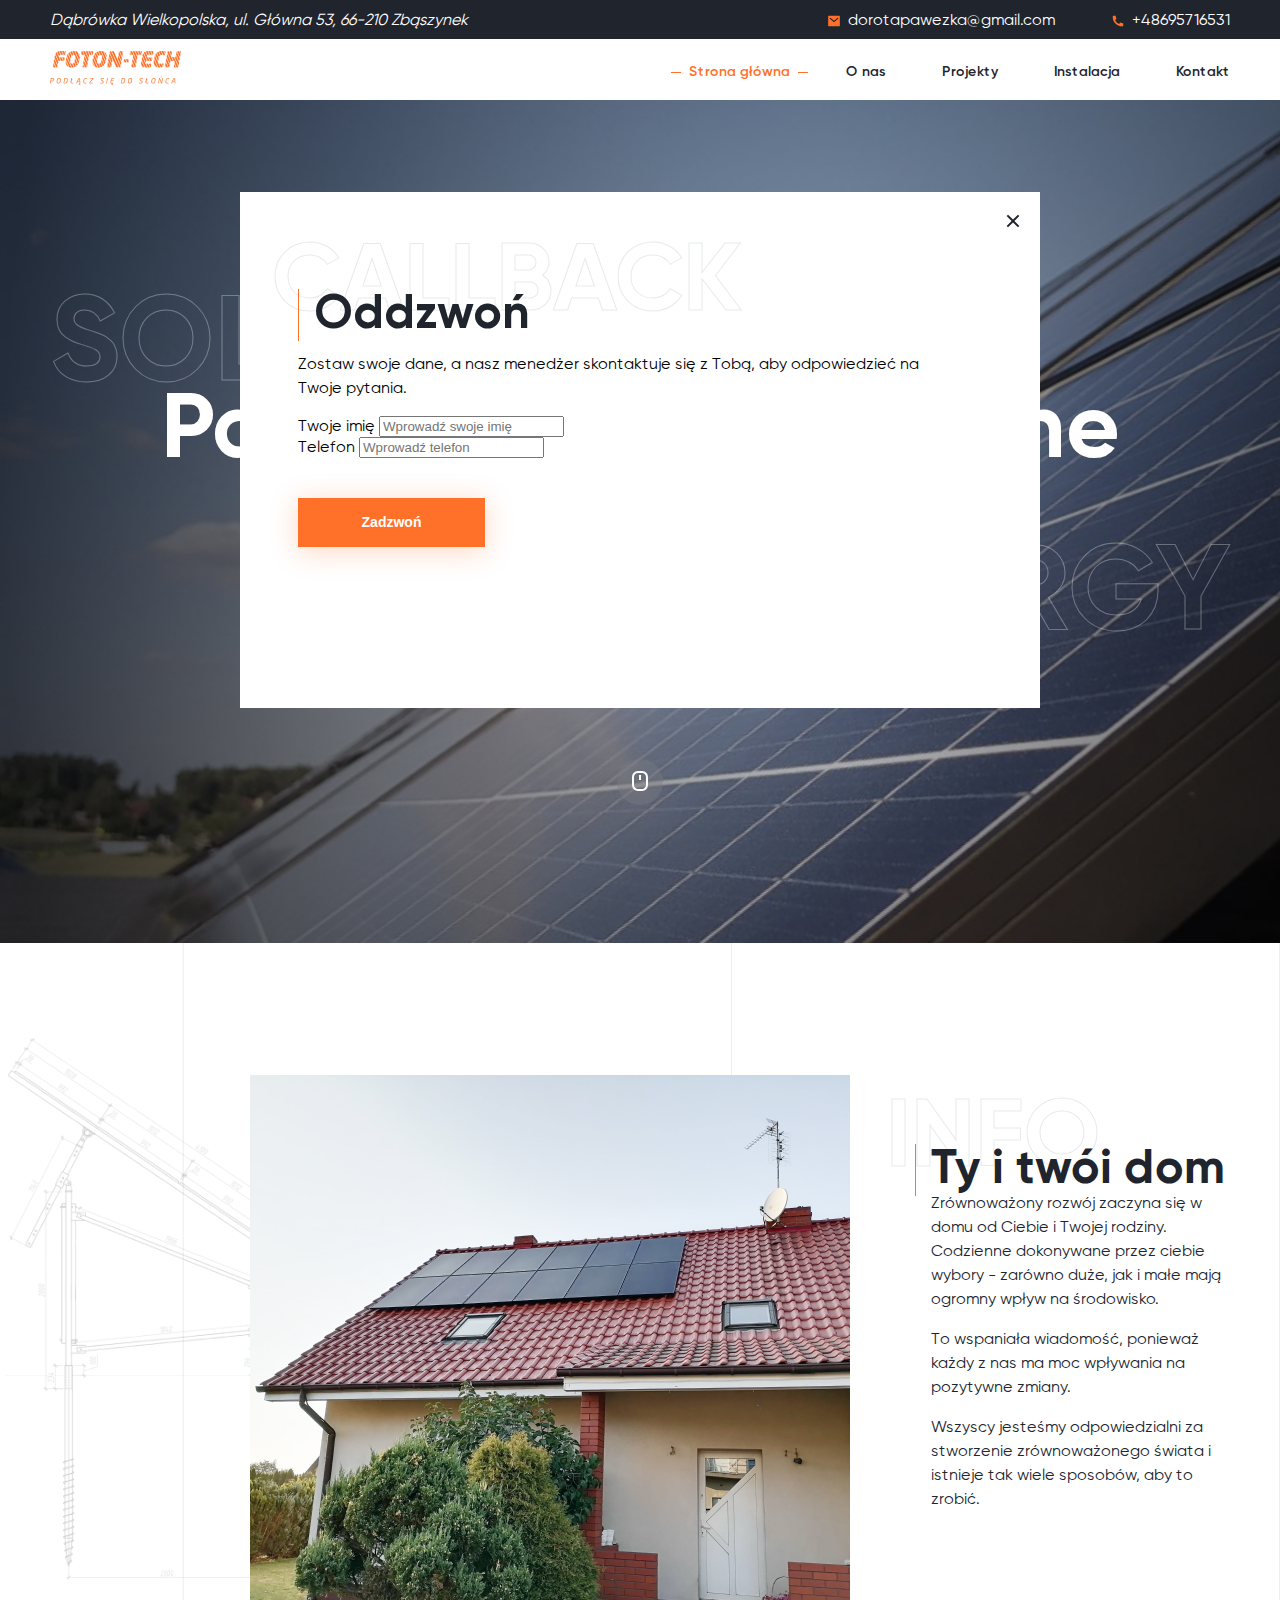
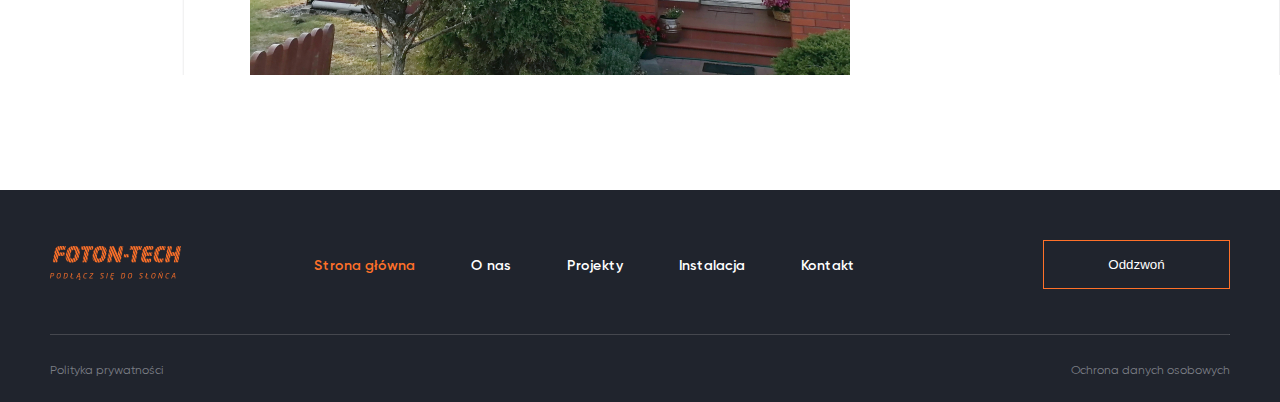
==== commit 07aa822e: "pop_up" ====
--- a/index.html
+++ b/index.html
@@ -174,23 +174,25 @@
         </div>
         <div class="pop_up">
             <button class="pop_up_close">
-                <svg width="24" height="24" viewBox="0 0 24 24" fill="none" xmlns="http://www.w3.org/2000/svg">
-                    <path d="M12 10.586L16.95 5.63599L18.364 7.04999L13.414 12L18.364 16.95L16.95 18.364L12 13.414L7.04999 18.364L5.63599 16.95L10.586 12L5.63599 7.04999L7.04999 5.63599L12 10.586Z" fill="#20242D"/>
-                    </svg>    
+                <svg width="14" height="14" viewBox="0 0 14 14" fill="none" xmlns="http://www.w3.org/2000/svg">
+                    <path d="M6.99999 5.58599L11.95 0.635986L13.364 2.04999L8.41399 6.99999L13.364 11.95L11.95 13.364L6.99999 8.41399L2.04999 13.364L0.635986 11.95L5.58599 6.99999L0.635986 2.04999L2.04999 0.635986L6.99999 5.58599Z" fill="#20242D"/>
+                </svg>      
             </button>
-            <span class="decor_word6">callback</span>
-            <h2 class=heading_pop_up>Oddzwoń</h2>
+            <div class="heading_page">
+                <span class="decor_word6">callback</span>
+                <h2 class=title>Oddzwoń</h2>
+            </div>
             <p class="text_pop_up">Zostaw swoje dane, a nasz menedżer skontaktuje się z Tobą, aby odpowiedzieć na Twoje pytania.</p>
             <form method="GET" action="#">
-                <label>
+                <label class="input_name">
                     Twoje imię
                     <input type="text" name="user" placeholder="Wprowadź swoje imię">
                 </label>
-                <label>
+                <label class="input_tel">
                     Telefon
                     <input type="tel" name="telephone" placeholder="Wprowadź telefon">
                 </label>
-                <button type="submit" class="btn pop_up_btn">Zadzwoń</button>
+                <button type="submit" class="btn btn_pop_up">Zadzwoń</button>
             </form>
         </div>
     </footer>
--- a/style/style.css
+++ b/style/style.css
@@ -201,7 +201,7 @@
     margin-bottom: 59px;
    
 }
-.start_screen .btn_pop_up {
+.btn_pop_up {
     background: #FF7129;
     box-shadow: 0px 4px 28px rgba(255, 113, 41, 0.29);
     font-size: 14px;
@@ -211,6 +211,11 @@
     text-align: center;
     color: #FFFFFF;
     display: block;
+    width: 188px;
+    
+}
+.start_screen .btn_pop_up {
+ 
     width: 188px;
     padding: 16px 45px;
     margin-left: auto;
@@ -455,8 +460,68 @@
     margin-bottom: 100px;
 }
 .pop_up {
-    max-width: 800;
-    max-height: 516;
+    position: fixed;
+    width: 800px;
+    height: 516px;
+    padding-left: 58px;
     background: rgba(255, 255, 255, 1);
-
-}
+    top: 50%;
+    left: 50%;
+    transform: translate(-50%, -50%);
+    box-sizing: border-box;
+}
+.pop_up .pop_up_close {
+    position: absolute;
+    width: 14px;
+    height: 14px;
+    background-color: rgba(255, 255, 255, 1);
+    top: 22px;
+    left: 766px;
+}
+.pop_up .title {
+    position: relative;
+    left: 16px;
+    font-size: 48px;
+    font-style: normal;
+    font-weight: 700;
+    line-height: 47px;
+    letter-spacing: 0em;
+    text-align: left;
+    color: rgba(32, 36, 45, 1);
+    margin-top: 97px; /*padding or margin?*/
+}
+.pop_up .heading_page {
+    position: relative;
+}
+.pop_up .decor_word6 {
+    position: absolute;
+    -webkit-text-stroke: 1px rgba(32, 36, 45, 0.1);
+    color: transparent;
+    font-size: 96px;
+    font-size: 96px;
+    font-style: normal;
+    font-weight: 700;
+    line-height: 116px;
+    letter-spacing: 0em;
+    text-align: left;
+    text-transform: uppercase;
+    top: -70px;
+    left: -26px;
+
+}
+.pop_up .text_pop_up {
+    max-width: 668px;
+    font-size: 16px;
+    font-style: normal;
+    font-weight: 400;
+    line-height: 24px;
+    letter-spacing: 0em;
+    text-align: left;
+
+}
+.pop_up .btn {
+    margin-top: 40px;
+}
+.pop_up .input_name {
+    display: block;
+}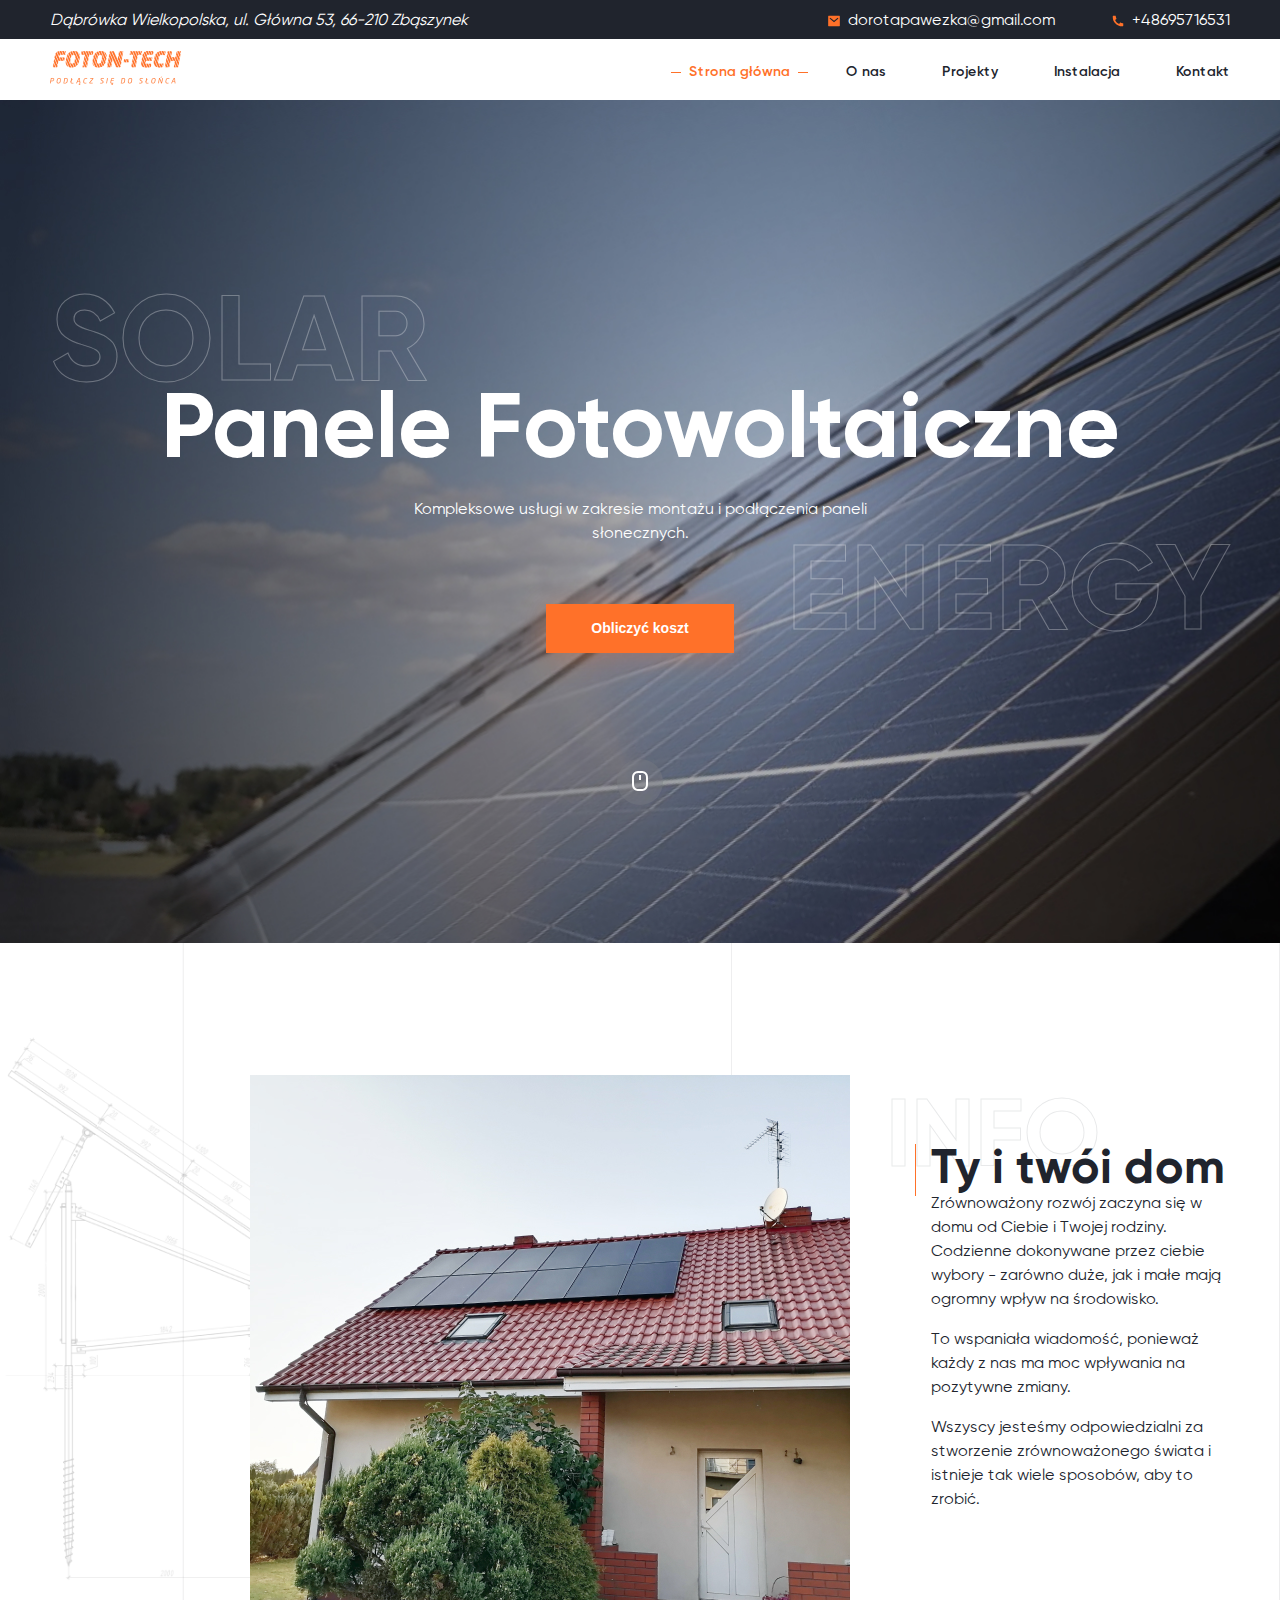
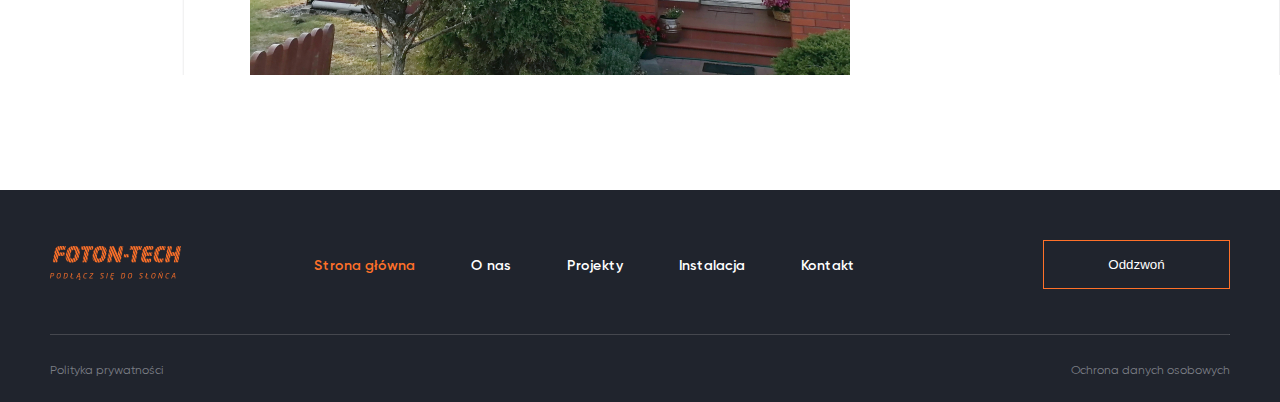
==== commit 9e39a124: "scrypt" ====
--- a/index.html
+++ b/index.html
@@ -160,7 +160,7 @@
                         </li>
                     </ul>
                 </nav>
-                <button class="btn-dark">
+                <button class="btn_dark">
                     Oddzwoń
                 </button>
             </div>
--- a/style/style.css
+++ b/style/style.css
@@ -391,7 +391,7 @@
     text-align: left;
     color: #FFFFFF;
 }
-.footer .btn-dark {
+.footer .btn_dark {
     background: #20242D;
     color: #FFFFFF;
     border: 1px solid #FF7129;
@@ -460,6 +460,7 @@
     margin-bottom: 100px;
 }
 .pop_up {
+    display: none;
     position: fixed;
     width: 800px;
     height: 516px;
@@ -522,6 +523,6 @@
 .pop_up .btn {
     margin-top: 40px;
 }
-.pop_up .input_name {
+.pop_up_show {
     display: block;
 }